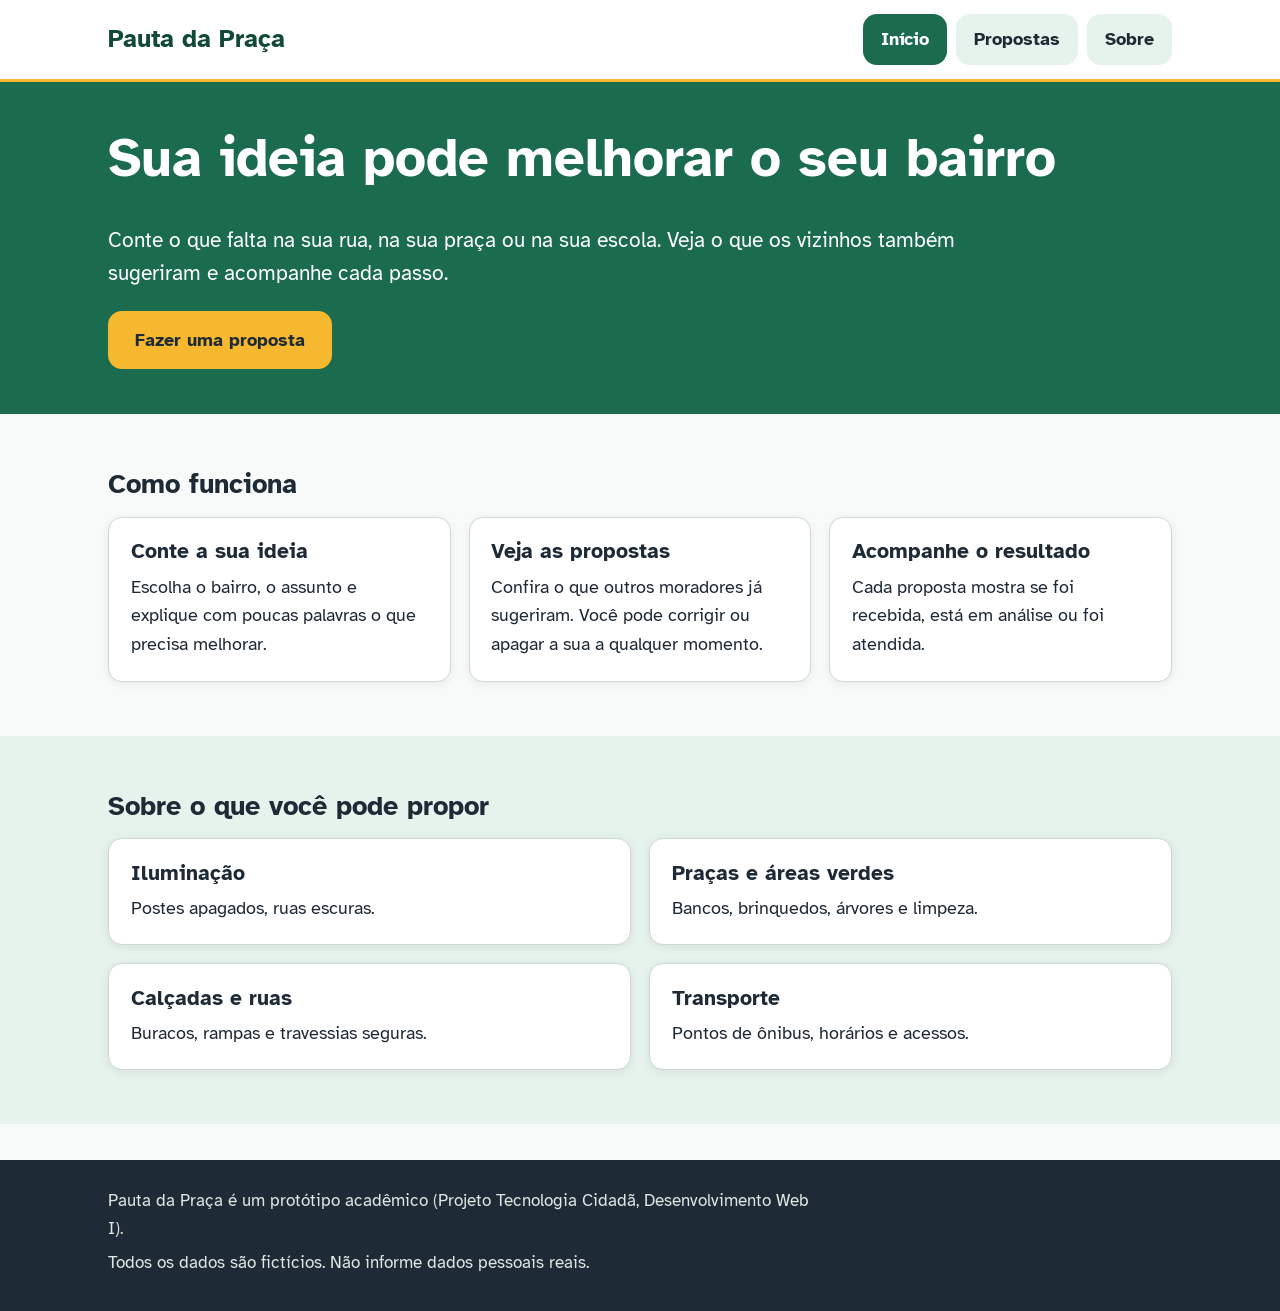
==== index.html @ bfb1aaa2 "add: adicionando conteúdo e estilo no index" ====
<!DOCTYPE html>
<html lang="pt-BR">

<head>
    <meta charset="UTF-8">
    <meta name="viewport" content="width=device-width, initial-scale=1">
    <title>Início | Pauta da Praça</title>
    <meta name="description" content="Proponha ideias para o seu bairro e acompanhe o que acontece com elas.">

    <link rel="preconnect" href="https://fonts.googleapis.com">
    <link rel="preconnect" href="https://fonts.gstatic.com" crossorigin>
    <link href="https://fonts.googleapis.com/css2?family=Atkinson+Hyperlegible:wght@400;700&display=swap"
        rel="stylesheet">

    <link rel="stylesheet" href="css/global.css">
</head>

<body>
    <a class="pular" href="#conteudo">Pular para o conteúdo</a>
    <header class="cabecalho">
        <div class="container">
            <a class="marca" href="index.html">Pauta da Praça</a>
            <nav class="menu" aria-label="Menu principal">
                <a href="index.html" aria-current="page">Início</a>
                <a href="">Propostas</a>
                <a href="">Sobre</a>
            </nav>
        </div>
    </header>

    <main id="conteudo">
        <section class="hero" aria-labelledby="titulo-hero">
            <div class="container">
                <h1 id="titulo-hero">Sua ideia pode melhorar o seu bairro</h1>
                <p>Conte o que falta na sua rua, na sua praça ou na sua escola. Veja o que os vizinhos também sugeriram
                    e acompanhe cada passo.</p>
                <a class="botao" href="pages/propostas.html">Fazer uma proposta</a>
            </div>
        </section>

        <section class="secao" aria-labelledby="titulo-passos">
            <div class="container">
                <h2 id="titulo-passos">Como funciona</h2>
                <ol class="grade grade--3">
                    <li class="card">
                        <h3>Conte a sua ideia</h3>
                        <p>Escolha o bairro, o assunto e explique com poucas palavras o que precisa melhorar.</p>
                    </li>

                    <li class="card">
                        <h3>Veja as propostas</h3>
                        <p>Confira o que outros moradores já sugeriram. Você pode corrigir ou apagar a sua a qualquer
                            momento.</p>
                    </li>

                    <li class="card">
                        <h3>Acompanhe o resultado</h3>
                        <p>Cada proposta mostra se foi recebida, está em análise ou foi atendida.</p>
                    </li>
                </ol>
            </div>
        </section>

        <section class="secao secao--suave" aria-labelledby="titulo-assuntos">
            <div class="container">
                <h2 id="titulo-assuntos">Sobre o que você pode propor</h2>
                <ul class="grade">
                    <li class="card">
                        <h3>Iluminação</h3>
                        <p>Postes apagados, ruas escuras.</p>
                    </li>
                    <li class="card">
                        <h3>Praças e áreas verdes</h3>
                        <p>Bancos, brinquedos, árvores e limpeza.</p>
                    </li>
                    <li class="card">
                        <h3>Calçadas e ruas</h3>
                        <p>Buracos, rampas e travessias seguras.</p>
                    </li>
                    <li class="card">
                        <h3>Transporte</h3>
                        <p>Pontos de ônibus, horários e acessos.</p>
                    </li>
                </ul>
            </div>
        </section>
    </main>

    <footer class="rodape">
        <div class="container">
            <p>Pauta da Praça é um protótipo acadêmico (Projeto Tecnologia Cidadã, Desenvolvimento Web I).</p>
            <p>Todos os dados são fictícios. Não informe dados pessoais reais.</p>
        </div>
    </footer>
</body>

</html>
---- css/global.css ----
:root {
    --tinta: #1f2a37;
    --verde: #1b6b4f;
    --verde-escuro: #124a37;
    --verde-claro: #e6f2ec;
    --sol: #f5b82e;
    --fundo: #f7faf8;
    --branco: #ffffff;
    --cinza: #5b6672;
    --borda: #cfd9d3;
    --perigo: #b3261e;
    --raio: 14px;
    --sombra: 0 2px 8px rgba(31, 42, 55, 0.08);
}

* {
    box-sizing: border-box;
}

html {
    font-size: 112.5%;
}

body {
    margin: 0;
    font-family: "Atkinson Hyperlegible", system-ui, -apple-system, "Segoe UI", sans-serif;
    line-height: 1.6;
    color: var(--tinta);
    background: var(--fundo);
}

h1,
h2,
h3 {
    line-height: 1.2;
    margin: 0 0 0.6em;
}

h1 {
    font-size: 2rem;
}

h2 {
    font-size: 1.5rem;
}

h3 {
    font-size: 1.15rem;
}

p {
    margin: 0 0 1em;
    max-width: 65ch;
}

a {
    color: var(--verde-escuro);
}

/* Foco visível para quem navega pelo teclado */
a:focus-visible,
button:focus-visible,
input:focus-visible,
select:focus-visible,
textarea:focus-visible {
    outline: 3px solid var(--sol);
    outline-offset: 2px;
}

.container {
    width: 100%;
    max-width: 1100px;
    margin: 0 auto;
    padding: 0 1rem;
}

.secao {
    padding: 2rem 0;
}

.secao--suave {
    background: var(--verde-claro);
}

/* Link "pular para o conteúdo" */
.pular {
    position: absolute;
    left: -999px;
    top: 0;
    background: var(--sol);
    color: var(--tinta);
    padding: 0.6rem 1rem;
}

.pular:focus {
    left: 0;
    z-index: 10;
}

/* Cabeçalho e menu */
.cabecalho {
    background: var(--branco);
    border-bottom: 3px solid var(--sol);
}

.cabecalho .container {
    display: flex;
    flex-direction: column;
    gap: 0.5rem;
    padding-top: 0.8rem;
    padding-bottom: 0.8rem;
}

.marca {
    font-size: 1.4rem;
    font-weight: 700;
    color: var(--verde-escuro);
    text-decoration: none;
}

.menu {
    display: flex;
    flex-wrap: wrap;
    gap: 0.5rem;
}

.menu a {
    padding: 0.6rem 1rem;
    border-radius: var(--raio);
    text-decoration: none;
    font-weight: 700;
    color: var(--tinta);
    background: var(--verde-claro);
    min-height: 44px;
}

.menu a:hover {
    background: var(--sol);
}

.menu a[aria-current="page"] {
    background: var(--verde);
    color: var(--branco);
}

/* Botões */
.botao {
    display: inline-block;
    min-height: 48px;
    padding: 0.7rem 1.4rem;
    font: inherit;
    font-weight: 700;
    text-decoration: none;
    text-align: center;
    border: 2px solid var(--verde);
    border-radius: var(--raio);
    background: var(--verde);
    color: var(--branco);
    cursor: pointer;
}

.botao:hover {
    background: var(--verde-escuro);
}

.botao--claro {
    background: var(--branco);
    color: var(--verde-escuro);
}

.botao--claro:hover {
    background: var(--verde-claro);
}

.botao--perigo {
    background: var(--branco);
    color: var(--perigo);
    border-color: var(--perigo);
}

.botao--perigo:hover {
    background: #fdeceb;
}

.botao--pequeno {
    min-height: 40px;
    padding: 0.4rem 1rem;
}

/* Banner principal (hero) */
.hero {
    background: var(--verde);
    color: var(--branco);
    padding: 2.5rem 0;
}

.hero h1 {
    font-size: 2.2rem;
}

.hero p {
    font-size: 1.15rem;
}

.hero .botao {
    background: var(--sol);
    border-color: var(--sol);
    color: var(--tinta);
}

.hero .botao:hover {
    background: #ffd366;
}

/* Grades de cards */
.grade {
    display: grid;
    grid-template-columns: 1fr;
    gap: 1rem;
    padding: 0;
    margin: 0;
    list-style: none;
}

.card {
    background: var(--branco);
    border: 1px solid var(--borda);
    border-radius: var(--raio);
    padding: 1.2rem;
    box-shadow: var(--sombra);
}

.card h3 {
    margin-bottom: 0.4em;
}

.card p:last-child {
    margin-bottom: 0;
}

/* Formulário */
.campo {
    margin-bottom: 1.2rem;
}

.campo label {
    display: block;
    font-weight: 700;
    margin-bottom: 0.3rem;
}

.dica {
    display: block;
    font-size: 0.9rem;
    color: var(--cinza);
    margin-bottom: 0.3rem;
}

input,
select,
textarea {
    width: 100%;
    min-height: 48px;
    padding: 0.6rem 0.8rem;
    font: inherit;
    color: var(--tinta);
    background: var(--branco);
    border: 2px solid var(--borda);
    border-radius: 10px;
}

textarea {
    min-height: 130px;
    resize: vertical;
}

input:focus,
select:focus,
textarea:focus {
    border-color: var(--verde);
}

input.invalido,
select.invalido,
textarea.invalido {
    border-color: var(--perigo);
}

/* Mensagem de erro de cada campo */
.erro {
    color: var(--perigo);
    font-weight: 700;
    margin: 0.3rem 0 0;
    min-height: 1.2em;
}

.aviso {
    background: #fff8e1;
    border-left: 6px solid var(--sol);
    padding: 0.8rem 1rem;
    border-radius: 8px;
    font-size: 0.95rem;
    margin-bottom: 1.2rem;
}

.acoes {
    display: flex;
    flex-wrap: wrap;
    gap: 0.6rem;
}

/* Mensagem geral acima do formulário */
.mensagem {
    padding: 0.8rem 1rem;
    border-radius: 8px;
    margin-bottom: 1rem;
    font-weight: 700;
}

.mensagem--ok {
    background: var(--verde-claro);
    color: var(--verde-escuro);
}

.mensagem--erro {
    background: #fdeceb;
    color: var(--perigo);
}

/* Lista de propostas */
.lista-uma-coluna {
    grid-template-columns: 1fr;
}

.proposta {
    display: flex;
    flex-direction: column;
    gap: 0.5rem;
}

.proposta-topo {
    display: flex;
    flex-wrap: wrap;
    gap: 0.5rem;
    align-items: center;
    justify-content: space-between;
}

.proposta-meta {
    font-size: 0.9rem;
    color: var(--cinza);
    margin: 0;
}

/* Selos de status (texto + cor) */
.selo {
    padding: 0.2rem 0.7rem;
    border-radius: 999px;
    font-size: 0.85rem;
    font-weight: 700;
}

.selo--recebida {
    background: #fff3cd;
    color: #6b4e00;
}

.selo--analise {
    background: #dbeafe;
    color: #1e3a8a;
}

.selo--atendida {
    background: #d1fae5;
    color: #065f46;
}

.vazio {
    text-align: center;
    padding: 1.5rem;
    border: 2px dashed var(--borda);
    border-radius: var(--raio);
}

/* Painel de atividades */
.painel-log {
    background: var(--tinta);
    color: #eef3f0;
    border-radius: var(--raio);
    padding: 1rem;
}

.painel-log h2 {
    color: var(--branco);
}

.log {
    list-style: none;
    margin: 0;
    padding: 0;
    max-height: 260px;
    overflow-y: auto;
}

.log li {
    padding: 0.5rem 0;
    border-bottom: 1px solid #3a4756;
    font-size: 0.95rem;
}

.log time {
    color: var(--sol);
    font-weight: 700;
}

/* Rodapé */
.rodape {
    background: var(--tinta);
    color: #dfe7e2;
    padding: 1.5rem 0;
    margin-top: 2rem;
    font-size: 0.95rem;
}

.rodape a {
    color: var(--sol);
}

.rodape p {
    margin: 0 0 0.4rem;
}

/* Responsividade
 Tablet (a partir de 768px) */
@media (min-width: 768px) {
    h1 {
        font-size: 2.6rem;
    }

    .hero h1 {
        font-size: 3rem;
    }

    .cabecalho .container {
        flex-direction: row;
        align-items: center;
        justify-content: space-between;
    }

    .grade {
        grid-template-columns: repeat(2, 1fr);
    }

    .lista-uma-coluna {
        grid-template-columns: 1fr;
    }

    .secao {
        padding: 3rem 0;
    }
}

/* Desktop (a partir de 1100px) */
@media (min-width: 1100px) {
    .grade--3 {
        grid-template-columns: repeat(3, 1fr);
    }

    /* Página de propostas: formulário ao lado da lista */
    .duas-colunas {
        display: grid;
        grid-template-columns: 5fr 7fr;
        gap: 2rem;
        align-items: start;
    }
}

@media (prefers-reduced-motion: reduce) {
    * {
        transition: none !important;
        animation: none !important;
        scroll-behavior: auto !important;
    }
}
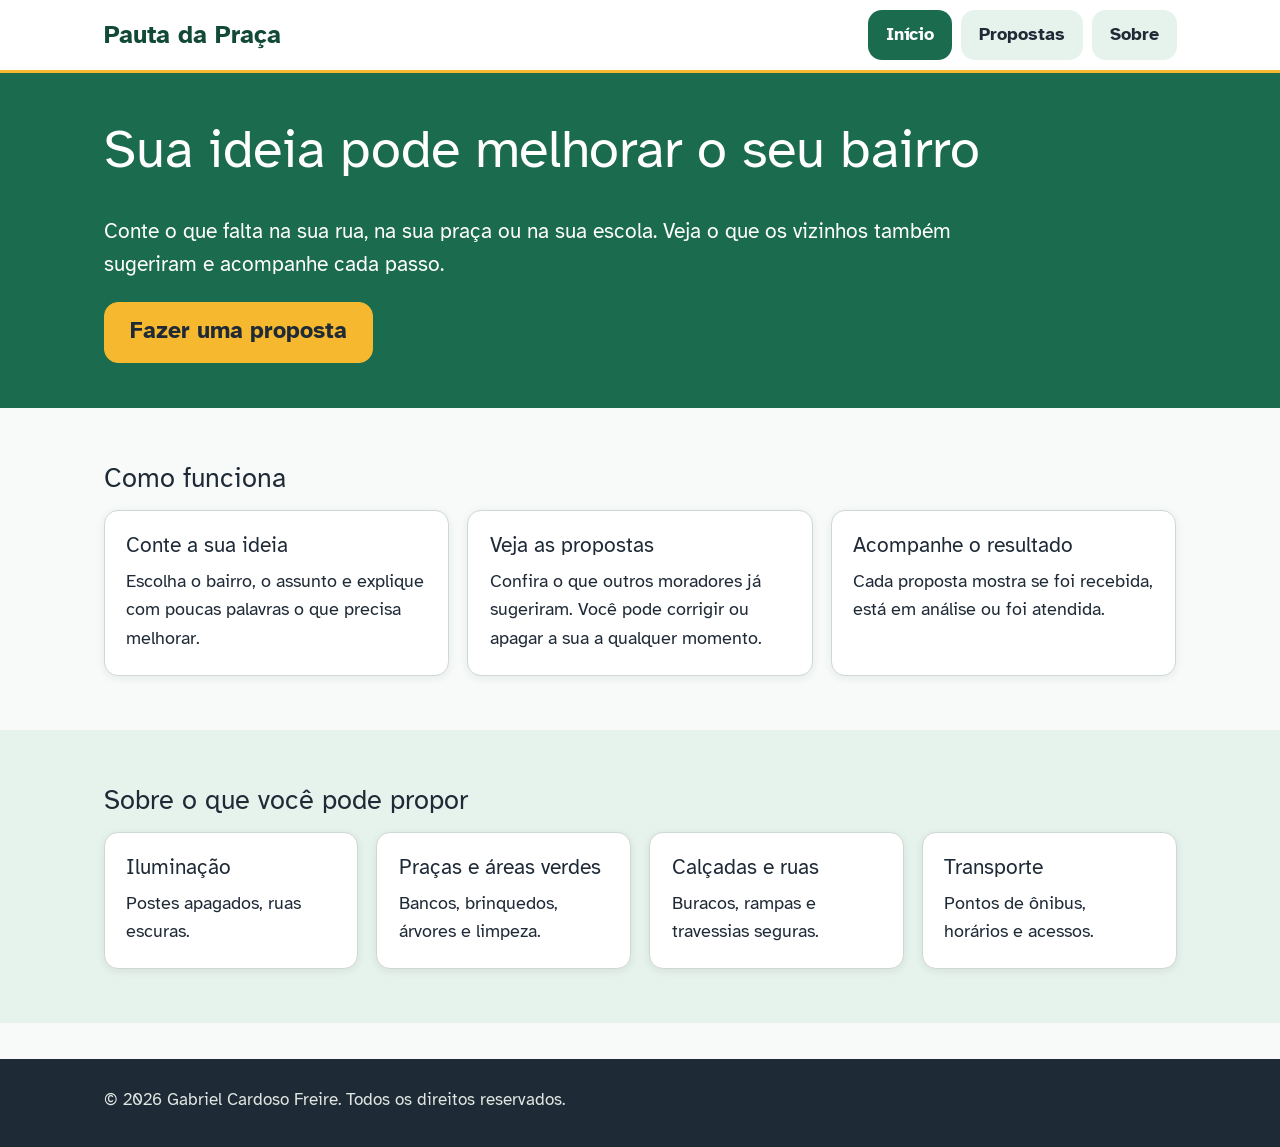
==== commit 8b38f268: "add: adicionando bootstrap às páginas" ====
--- a/index.html
+++ b/index.html
@@ -12,20 +12,39 @@
     <link href="https://fonts.googleapis.com/css2?family=Atkinson+Hyperlegible:wght@400;700&display=swap"
         rel="stylesheet">
 
+    <link href="https://cdn.jsdelivr.net/npm/bootstrap@5.3.3/dist/css/bootstrap.min.css" rel="stylesheet">
     <link rel="stylesheet" href="css/global.css">
 </head>
 
 <body>
     <a class="pular" href="#conteudo">Pular para o conteúdo</a>
+
+    <!-- Bootstrap: navbar responsiva, menu hambúger celular -->
     <header class="cabecalho">
-        <div class="container">
-            <a class="marca" href="index.html">Pauta da Praça</a>
-            <nav class="menu" aria-label="Menu principal">
-                <a href="index.html" aria-current="page">Início</a>
-                <a href="">Propostas</a>
-                <a href="">Sobre</a>
-            </nav>
-        </div>
+        <nav class="navbar navbar-expand-md" aria-label="Menu principal">
+            <div class="container">
+                <a class="navbar-brand marca" href="index.html">Pauta da Praça</a>
+                <button class="navbar-toggler" type="button" data-bs-toggle="collapse" data-bs-target="#menu-principal"
+                    aria-controls="menu-principal" aria-expanded="false" aria-label="Abrir ou fechar o menu">
+                    <span class="navbar-toggler-icon"></span>
+                </button>
+                <div class="collapse navbar-collapse" id="menu-principal">
+                    <ul class="navbar-nav ms-auto">
+                        <li class="nav-item">
+                            <a class="nav-link active" aria-current="page" href="index.html">Início</a>
+                        </li>
+
+                        <li class="nav-item">
+                            <a class="nav-link" href="pages/propostas.html">Propostas</a>
+                        </li>
+
+                        <li class="nav-item">
+                            <a class="nav-link" href="pages/sobre.html">Sobre</a>
+                        </li>
+                    </ul>
+                </div>
+            </div>
+        </nav>
     </header>
 
     <main id="conteudo">
@@ -34,28 +53,43 @@
                 <h1 id="titulo-hero">Sua ideia pode melhorar o seu bairro</h1>
                 <p>Conte o que falta na sua rua, na sua praça ou na sua escola. Veja o que os vizinhos também sugeriram
                     e acompanhe cada passo.</p>
-                <a class="botao" href="pages/propostas.html">Fazer uma proposta</a>
+                <a class="btn btn-sol btn-lg" href="pages/propostas.html">Fazer uma proposta</a>
             </div>
         </section>
 
+        <!-- Bootstrap: grid (row/col) e cards -->
         <section class="secao" aria-labelledby="titulo-passos">
             <div class="container">
                 <h2 id="titulo-passos">Como funciona</h2>
-                <ol class="grade grade--3">
-                    <li class="card">
-                        <h3>Conte a sua ideia</h3>
-                        <p>Escolha o bairro, o assunto e explique com poucas palavras o que precisa melhorar.</p>
+                <ol class="row g-3 list-unstyled mb-0">
+                    <li class="col-md-6 col-lg-4">
+                        <div class="card h-100">
+                            <div class="card-body">
+                                <h3 class="card-title">Conte a sua ideia</h3>
+                                <p class="card-text">Escolha o bairro, o assunto e explique com poucas palavras o que
+                                    precisa melhorar.</p>
+                            </div>
+                        </div>
                     </li>
 
-                    <li class="card">
-                        <h3>Veja as propostas</h3>
-                        <p>Confira o que outros moradores já sugeriram. Você pode corrigir ou apagar a sua a qualquer
-                            momento.</p>
+                    <li class="col-md-6 col-lg-4">
+                        <div class="card h-100">
+                            <div class="card-body">
+                                <h3 class="card-title">Veja as propostas</h3>
+                                <p class="card-text">Confira o que outros moradores já sugeriram. Você pode corrigir ou
+                                    apagar a sua a qualquer momento.</p>
+                            </div>
+                        </div>
                     </li>
 
-                    <li class="card">
-                        <h3>Acompanhe o resultado</h3>
-                        <p>Cada proposta mostra se foi recebida, está em análise ou foi atendida.</p>
+                    <li class="col-md-6 col-lg-4">
+                        <div class="card h-100">
+                            <div class="card-body">
+                                <h3 class="card-title">Acompanhe o resultado</h3>
+                                <p class="card-text">Cada proposta mostra se foi recebida, está em análise ou foi
+                                    atendida.</p>
+                            </div>
+                        </div>
                     </li>
                 </ol>
             </div>
@@ -64,22 +98,41 @@
         <section class="secao secao--suave" aria-labelledby="titulo-assuntos">
             <div class="container">
                 <h2 id="titulo-assuntos">Sobre o que você pode propor</h2>
-                <ul class="grade">
-                    <li class="card">
-                        <h3>Iluminação</h3>
-                        <p>Postes apagados, ruas escuras.</p>
+                <ul class="row g-3 list-unstyled mb-0">
+                    <li class="col-sm-6 col-lg-3">
+                        <div class="card h-100">
+                            <div class="card-body">
+                                <h3 class="card-title">Iluminação</h3>
+                                <p class="card-text">Postes apagados, ruas escuras.</p>
+                            </div>
+                        </div>
                     </li>
-                    <li class="card">
-                        <h3>Praças e áreas verdes</h3>
-                        <p>Bancos, brinquedos, árvores e limpeza.</p>
+
+                    <li class="col-sm-6 col-lg-3">
+                        <div class="card h-100">
+                            <div class="card-body">
+                                <h3 class="card-title">Praças e áreas verdes</h3>
+                                <p class="card-text">Bancos, brinquedos, árvores e limpeza.</p>
+                            </div>
+                        </div>
                     </li>
-                    <li class="card">
-                        <h3>Calçadas e ruas</h3>
-                        <p>Buracos, rampas e travessias seguras.</p>
+
+                    <li class="col-sm-6 col-lg-3">
+                        <div class="card h-100">
+                            <div class="card-body">
+                                <h3 class="card-title">Calçadas e ruas</h3>
+                                <p class="card-text">Buracos, rampas e travessias seguras.</p>
+                            </div>
+                        </div>
                     </li>
-                    <li class="card">
-                        <h3>Transporte</h3>
-                        <p>Pontos de ônibus, horários e acessos.</p>
+
+                    <li class="col-sm-6 col-lg-3">
+                        <div class="card h-100">
+                            <div class="card-body">
+                                <h3 class="card-title">Transporte</h3>
+                                <p class="card-text">Pontos de ônibus, horários e acessos.</p>
+                            </div>
+                        </div>
                     </li>
                 </ul>
             </div>
@@ -88,10 +141,11 @@
 
     <footer class="rodape">
         <div class="container">
-            <p>Pauta da Praça é um protótipo acadêmico (Projeto Tecnologia Cidadã, Desenvolvimento Web I).</p>
-            <p>Todos os dados são fictícios. Não informe dados pessoais reais.</p>
+            <p>&copy; 2026 Gabriel Cardoso Freire. Todos os direitos reservados.</p>
         </div>
     </footer>
+
+    <script src="https://cdn.jsdelivr.net/npm/bootstrap@5.3.3/dist/js/bootstrap.bundle.min.js"></script>
 </body>
 
 </html>
